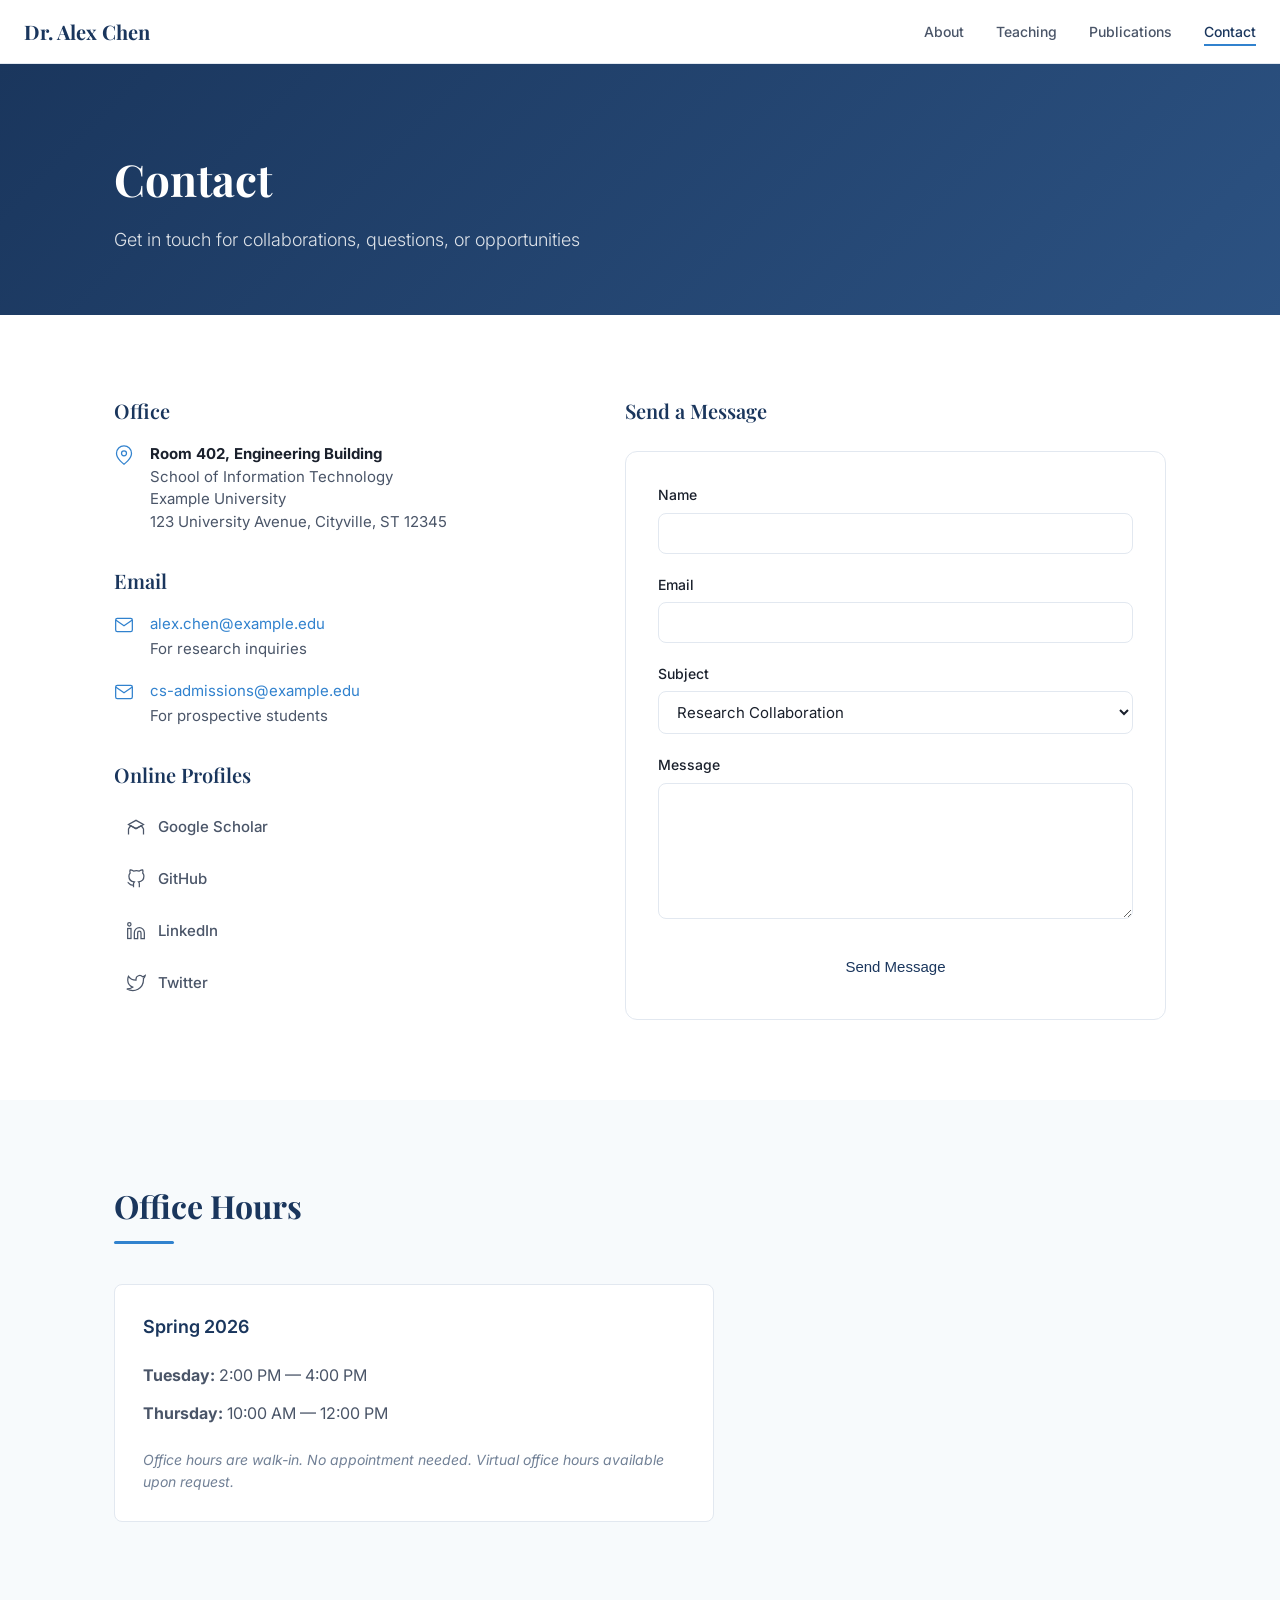
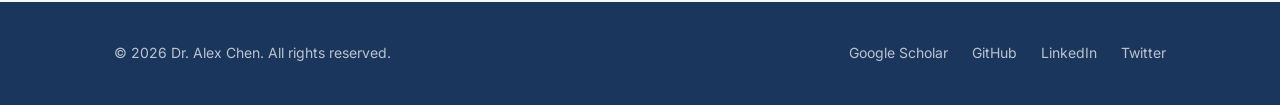
==== contact.html @ c8a5bb2c "Initial website commit" ====
<!DOCTYPE html>
<html lang="en">
<head>
    <meta charset="UTF-8">
    <meta name="viewport" content="width=device-width, initial-scale=1.0">
    <title>Contact — Dr. Alex Chen</title>
    <link rel="stylesheet" href="style.css">
    <link href="https://fonts.googleapis.com/css2?family=Inter:wght@300;400;500;600;700&family=Playfair+Display:wght@600;700&display=swap" rel="stylesheet">
</head>
<body>
    <nav class="navbar">
        <div class="nav-brand">
            <a href="index.html">Dr. Alex Chen</a>
        </div>
        <ul class="nav-links">
            <li><a href="index.html">About</a></li>
            <li><a href="teaching.html">Teaching</a></li>
            <li><a href="publications.html">Publications</a></li>
            <li><a href="contact.html" class="active">Contact</a></li>
        </ul>
        <button class="nav-toggle" aria-label="toggle navigation">
            <span class="hamburger"></span>
        </button>
    </nav>

    <header class="page-header">
        <div class="container">
            <h1>Contact</h1>
            <p class="page-subtitle">Get in touch for collaborations, questions, or opportunities</p>
        </div>
    </header>

    <main>
        <section class="section">
            <div class="container">
                <div class="contact-grid">
                    <div class="contact-info">
                        <h2>Office</h2>
                        <div class="contact-item">
                            <svg viewBox="0 0 24 24" fill="none" stroke="currentColor" stroke-width="1.5">
                                <path d="M21 10c0 7-9 13-9 13s-9-6-9-13a9 9 0 0 1 18 0z"/>
                                <circle cx="12" cy="10" r="3"/>
                            </svg>
                            <div>
                                <p><strong>Room 402, Engineering Building</strong></p>
                                <p>School of Information Technology</p>
                                <p>Example University</p>
                                <p>123 University Avenue, Cityville, ST 12345</p>
                            </div>
                        </div>

                        <h2>Email</h2>
                        <div class="contact-item">
                            <svg viewBox="0 0 24 24" fill="none" stroke="currentColor" stroke-width="1.5">
                                <path d="M4 4h16c1.1 0 2 .9 2 2v12c0 1.1-.9 2-2 2H4c-1.1 0-2-.9-2-2V6c0-1.1.9-2 2-2z"/>
                                <polyline points="22,6 12,13 2,6"/>
                            </svg>
                            <div>
                                <p><a href="mailto:alex.chen@example.edu">alex.chen@example.edu</a></p>
                                <p class="contact-note">For research inquiries</p>
                            </div>
                        </div>
                        <div class="contact-item">
                            <svg viewBox="0 0 24 24" fill="none" stroke="currentColor" stroke-width="1.5">
                                <path d="M4 4h16c1.1 0 2 .9 2 2v12c0 1.1-.9 2-2 2H4c-1.1 0-2-.9-2-2V6c0-1.1.9-2 2-2z"/>
                                <polyline points="22,6 12,13 2,6"/>
                            </svg>
                            <div>
                                <p><a href="mailto:cs-admissions@example.edu">cs-admissions@example.edu</a></p>
                                <p class="contact-note">For prospective students</p>
                            </div>
                        </div>

                        <h2>Online Profiles</h2>
                        <div class="social-links">
                            <a href="https://scholar.google.com" target="_blank" rel="noopener" class="social-link">
                                <svg viewBox="0 0 24 24" fill="none" stroke="currentColor" stroke-width="1.5">
                                    <path d="M12 14l9-5-9-5-9 5 9 5z"/>
                                    <path d="M12 14l6.16-3.422A12.083 12.083 0 0 1 21 14.5V21"/>
                                    <path d="M12 14l-6.16-3.422A12.083 12.083 0 0 0 3 14.5V21"/>
                                </svg>
                                Google Scholar
                            </a>
                            <a href="https://github.com" target="_blank" rel="noopener" class="social-link">
                                <svg viewBox="0 0 24 24" fill="none" stroke="currentColor" stroke-width="1.5">
                                    <path d="M9 19c-5 1.5-5-2.5-7-3m14 6v-3.87a3.37 3.37 0 0 0-.94-2.61c3.14-.35 6.44-1.54 6.44-7A5.44 5.44 0 0 0 20 4.77 5.07 5.07 0 0 0 19.91 1S18.73.65 16 2.48a13.38 13.38 0 0 0-7 0C6.27.65 5.09 1 5.09 1A5.07 5.07 0 0 0 5 4.77a5.44 5.44 0 0 0-1.5 3.78c0 5.42 3.3 6.61 6.44 7A3.37 3.37 0 0 0 9 18.13V22"/>
                                </svg>
                                GitHub
                            </a>
                            <a href="https://linkedin.com" target="_blank" rel="noopener" class="social-link">
                                <svg viewBox="0 0 24 24" fill="none" stroke="currentColor" stroke-width="1.5">
                                    <path d="M16 8a6 6 0 0 1 6 6v7h-4v-7a2 2 0 0 0-2-2 2 2 0 0 0-2 2v7h-4v-7a6 6 0 0 1 6-6z"/>
                                    <rect x="2" y="9" width="4" height="12"/>
                                    <circle cx="4" cy="4" r="2"/>
                                </svg>
                                LinkedIn
                            </a>
                            <a href="https://twitter.com" target="_blank" rel="noopener" class="social-link">
                                <svg viewBox="0 0 24 24" fill="none" stroke="currentColor" stroke-width="1.5">
                                    <path d="M23 3a10.9 10.9 0 0 1-3.14 1.53 4.48 4.48 0 0 0-7.86 3v1A10.66 10.66 0 0 1 3 4s-4 9 5 13a11.64 11.64 0 0 1-7 2c9 5 20 0 20-11.5a4.5 4.5 0 0 0-.08-.83A7.72 7.72 0 0 0 23 3z"/>
                                </svg>
                                Twitter
                            </a>
                        </div>
                    </div>

                    <div class="contact-form-wrapper">
                        <h2>Send a Message</h2>
                        <form class="contact-form" onsubmit="event.preventDefault(); alert('This is a demo form. Replace with your actual form handler.');">
                            <div class="form-group">
                                <label for="name">Name</label>
                                <input type="text" id="name" name="name" required>
                            </div>
                            <div class="form-group">
                                <label for="email">Email</label>
                                <input type="email" id="email" name="email" required>
                            </div>
                            <div class="form-group">
                                <label for="subject">Subject</label>
                                <select id="subject" name="subject">
                                    <option value="research">Research Collaboration</option>
                                    <option value="student">Prospective Student</option>
                                    <option value="talk">Speaking Invitation</option>
                                    <option value="other">Other</option>
                                </select>
                            </div>
                            <div class="form-group">
                                <label for="message">Message</label>
                                <textarea id="message" name="message" rows="6" required></textarea>
                            </div>
                            <button type="submit" class="btn btn-primary btn-full">Send Message</button>
                        </form>
                    </div>
                </div>
            </div>
        </section>

        <section class="section bg-alt">
            <div class="container">
                <h2 class="section-title">Office Hours</h2>
                <div class="office-hours">
                    <div class="hours-card">
                        <h3>Spring 2026</h3>
                        <ul>
                            <li><strong>Tuesday:</strong> 2:00 PM — 4:00 PM</li>
                            <li><strong>Thursday:</strong> 10:00 AM — 12:00 PM</li>
                        </ul>
                        <p class="hours-note">Office hours are walk-in. No appointment needed. Virtual office hours available upon request.</p>
                    </div>
                </div>
            </div>
        </section>
    </main>

    <footer class="footer">
        <div class="container">
            <p>&copy; 2026 Dr. Alex Chen. All rights reserved.</p>
            <div class="footer-links">
                <a href="https://scholar.google.com" target="_blank" rel="noopener">Google Scholar</a>
                <a href="https://github.com" target="_blank" rel="noopener">GitHub</a>
                <a href="https://linkedin.com" target="_blank" rel="noopener">LinkedIn</a>
                <a href="https://twitter.com" target="_blank" rel="noopener">Twitter</a>
            </div>
        </div>
    </footer>

    <script src="script.js"></script>
</body>
</html>
---- style.css ----
/* ===== CSS Variables ===== */
:root {
    --color-primary: #1a365d;
    --color-primary-light: #2c5282;
    --color-accent: #3182ce;
    --color-accent-hover: #2b6cb0;
    --color-text: #1a202c;
    --color-text-light: #4a5568;
    --color-text-muted: #718096;
    --color-bg: #ffffff;
    --color-bg-alt: #f7fafc;
    --color-border: #e2e8f0;
    --color-card: #ffffff;
    --shadow-sm: 0 1px 2px 0 rgba(0, 0, 0, 0.05);
    --shadow-md: 0 4px 6px -1px rgba(0, 0, 0, 0.1), 0 2px 4px -1px rgba(0, 0, 0, 0.06);
    --shadow-lg: 0 10px 15px -3px rgba(0, 0, 0, 0.1), 0 4px 6px -2px rgba(0, 0, 0, 0.05);
    --radius: 8px;
    --radius-lg: 12px;
    --max-width: 1100px;
    --font-body: 'Inter', -apple-system, BlinkMacSystemFont, 'Segoe UI', sans-serif;
    --font-display: 'Playfair Display', Georgia, serif;
}

/* ===== Reset & Base ===== */
*, *::before, *::after {
    box-sizing: border-box;
    margin: 0;
    padding: 0;
}

html {
    scroll-behavior: smooth;
}

body {
    font-family: var(--font-body);
    color: var(--color-text);
    line-height: 1.6;
    background: var(--color-bg);
    -webkit-font-smoothing: antialiased;
}

a {
    color: var(--color-accent);
    text-decoration: none;
    transition: color 0.2s;
}

a:hover {
    color: var(--color-accent-hover);
}

img {
    max-width: 100%;
    display: block;
}

/* ===== Layout ===== */
.container {
    max-width: var(--max-width);
    margin: 0 auto;
    padding: 0 24px;
}

.section {
    padding: 80px 0;
}

.bg-alt {
    background: var(--color-bg-alt);
}

.section-title {
    font-family: var(--font-display);
    font-size: 2rem;
    font-weight: 700;
    color: var(--color-primary);
    margin-bottom: 40px;
    position: relative;
    padding-bottom: 12px;
}

.section-title::after {
    content: '';
    position: absolute;
    bottom: 0;
    left: 0;
    width: 60px;
    height: 3px;
    background: var(--color-accent);
    border-radius: 2px;
}

/* ===== Navigation ===== */
.navbar {
    position: sticky;
    top: 0;
    z-index: 1000;
    background: rgba(255, 255, 255, 0.92);
    backdrop-filter: blur(10px);
    border-bottom: 1px solid var(--color-border);
    display: flex;
    align-items: center;
    justify-content: space-between;
    padding: 0 24px;
    height: 64px;
    max-width: 100%;
}

.nav-brand a {
    font-family: var(--font-display);
    font-size: 1.25rem;
    font-weight: 700;
    color: var(--color-primary);
}

.nav-brand a:hover {
    color: var(--color-primary-light);
}

.nav-links {
    display: flex;
    list-style: none;
    gap: 32px;
}

.nav-links a {
    font-size: 0.875rem;
    font-weight: 500;
    color: var(--color-text-light);
    padding: 4px 0;
    position: relative;
}

.nav-links a::after {
    content: '';
    position: absolute;
    bottom: -2px;
    left: 0;
    width: 0;
    height: 2px;
    background: var(--color-accent);
    transition: width 0.3s;
}

.nav-links a:hover,
.nav-links a.active {
    color: var(--color-primary);
}

.nav-links a:hover::after,
.nav-links a.active::after {
    width: 100%;
}

.nav-toggle {
    display: none;
    background: none;
    border: none;
    cursor: pointer;
    padding: 8px;
}

.hamburger {
    display: block;
    width: 24px;
    height: 2px;
    background: var(--color-text);
    position: relative;
    transition: background 0.2s;
}

.hamburger::before,
.hamburger::after {
    content: '';
    position: absolute;
    left: 0;
    width: 100%;
    height: 2px;
    background: var(--color-text);
    transition: transform 0.2s;
}

.hamburger::before {
    top: -7px;
}

.hamburger::after {
    top: 7px;
}

/* ===== Hero ===== */
.hero {
    background: linear-gradient(135deg, var(--color-primary) 0%, var(--color-primary-light) 100%);
    color: #fff;
    padding: 100px 0;
}

.hero-content {
    max-width: var(--max-width);
    margin: 0 auto;
    padding: 0 24px;
    display: grid;
    grid-template-columns: 1fr 280px;
    gap: 60px;
    align-items: center;
}

.greeting {
    font-size: 1.125rem;
    font-weight: 300;
    opacity: 0.9;
    margin-bottom: 8px;
}

.hero h1 {
    font-family: var(--font-display);
    font-size: 3.5rem;
    font-weight: 700;
    margin-bottom: 16px;
    line-height: 1.1;
}

.subtitle {
    font-size: 1.25rem;
    font-weight: 500;
    margin-bottom: 8px;
    opacity: 0.95;
}

.affiliation {
    font-size: 1rem;
    font-weight: 300;
    opacity: 0.8;
    margin-bottom: 32px;
}

.hero-actions {
    display: flex;
    gap: 16px;
    flex-wrap: wrap;
}

.btn {
    display: inline-flex;
    align-items: center;
    justify-content: center;
    padding: 12px 28px;
    font-size: 0.9375rem;
    font-weight: 500;
    border-radius: var(--radius);
    transition: all 0.2s;
    cursor: pointer;
    border: none;
}

.btn-primary {
    background: #fff;
    color: var(--color-primary);
}

.btn-primary:hover {
    background: #f7fafc;
    color: var(--color-primary);
    transform: translateY(-1px);
    box-shadow: var(--shadow-md);
}

.btn-secondary {
    background: transparent;
    color: #fff;
    border: 1.5px solid rgba(255, 255, 255, 0.5);
}

.btn-secondary:hover {
    background: rgba(255, 255, 255, 0.1);
    color: #fff;
    border-color: #fff;
}

.btn-full {
    width: 100%;
}

.photo-placeholder {
    width: 240px;
    height: 280px;
    border-radius: var(--radius-lg);
    background: rgba(255, 255, 255, 0.15);
    border: 2px dashed rgba(255, 255, 255, 0.4);
    display: flex;
    flex-direction: column;
    align-items: center;
    justify-content: center;
    gap: 12px;
    color: rgba(255, 255, 255, 0.8);
    margin: 0 auto;
}

.photo-placeholder svg {
    width: 48px;
    height: 48px;
}

.photo-placeholder span {
    font-size: 0.875rem;
}

/* ===== Page Header ===== */
.page-header {
    background: linear-gradient(135deg, var(--color-primary) 0%, var(--color-primary-light) 100%);
    color: #fff;
    padding: 80px 0 60px;
}

.page-header h1 {
    font-family: var(--font-display);
    font-size: 2.75rem;
    font-weight: 700;
    margin-bottom: 12px;
}

.page-subtitle {
    font-size: 1.125rem;
    font-weight: 300;
    opacity: 0.85;
}

/* ===== About ===== */
.about-grid {
    display: grid;
    grid-template-columns: 1.2fr 0.8fr;
    gap: 60px;
    align-items: start;
}

.about-text p {
    font-size: 1.0625rem;
    color: var(--color-text-light);
    margin-bottom: 20px;
}

.about-highlights {
    display: grid;
    grid-template-columns: 1fr 1fr;
    gap: 20px;
}

.highlight-card {
    background: var(--color-card);
    border: 1px solid var(--color-border);
    border-radius: var(--radius);
    padding: 24px;
    text-align: center;
    transition: box-shadow 0.2s;
}

.highlight-card:hover {
    box-shadow: var(--shadow-md);
}

.highlight-number {
    display: block;
    font-family: var(--font-display);
    font-size: 2rem;
    font-weight: 700;
    color: var(--color-accent);
    margin-bottom: 4px;
}

.highlight-label {
    font-size: 0.875rem;
    color: var(--color-text-muted);
    font-weight: 500;
}

/* ===== Research ===== */
.research-grid {
    display: grid;
    grid-template-columns: repeat(3, 1fr);
    gap: 32px;
}

.research-card {
    background: var(--color-card);
    border: 1px solid var(--color-border);
    border-radius: var(--radius-lg);
    padding: 32px;
    transition: transform 0.2s, box-shadow 0.2s;
}

.research-card:hover {
    transform: translateY(-4px);
    box-shadow: var(--shadow-lg);
}

.research-icon {
    width: 48px;
    height: 48px;
    background: var(--color-bg-alt);
    border-radius: var(--radius);
    display: flex;
    align-items: center;
    justify-content: center;
    margin-bottom: 20px;
}

.research-icon svg {
    width: 24px;
    height: 24px;
    color: var(--color-accent);
}

.research-card h3 {
    font-size: 1.125rem;
    font-weight: 600;
    color: var(--color-primary);
    margin-bottom: 12px;
}

.research-card p {
    font-size: 0.9375rem;
    color: var(--color-text-light);
    line-height: 1.6;
}

/* ===== Timeline ===== */
.timeline {
    position: relative;
    padding-left: 32px;
}

.timeline::before {
    content: '';
    position: absolute;
    left: 7px;
    top: 0;
    bottom: 0;
    width: 2px;
    background: var(--color-border);
}

.timeline-item {
    position: relative;
    padding-bottom: 40px;
}

.timeline-marker {
    position: absolute;
    left: -28px;
    top: 4px;
    width: 14px;
    height: 14px;
    background: var(--color-accent);
    border-radius: 50%;
    border: 2px solid var(--color-bg);
}

.timeline-content h3 {
    font-size: 1.125rem;
    font-weight: 600;
    color: var(--color-primary);
    margin-bottom: 4px;
}

.timeline-date {
    font-size: 0.875rem;
    font-weight: 500;
    color: var(--color-accent);
    margin-bottom: 4px;
    display: block;
}

.timeline-institution {
    font-size: 1rem;
    color: var(--color-text);
    font-weight: 500;
    margin-bottom: 4px;
}

.timeline-detail {
    font-size: 0.9375rem;
    color: var(--color-text-light);
}

/* ===== Experience ===== */
.experience-list {
    display: flex;
    flex-direction: column;
    gap: 32px;
}

.experience-item {
    background: var(--color-card);
    border: 1px solid var(--color-border);
    border-radius: var(--radius);
    padding: 28px;
}

.experience-header {
    display: flex;
    justify-content: space-between;
    align-items: flex-start;
    margin-bottom: 8px;
    flex-wrap: wrap;
    gap: 8px;
}

.experience-header h3 {
    font-size: 1.125rem;
    font-weight: 600;
    color: var(--color-primary);
}

.experience-date {
    font-size: 0.875rem;
    font-weight: 500;
    color: var(--color-text-muted);
    white-space: nowrap;
}

.experience-org {
    font-size: 0.9375rem;
    font-weight: 500;
    color: var(--color-text-light);
    margin-bottom: 8px;
}

.experience-item > p:last-child {
    font-size: 0.9375rem;
    color: var(--color-text-light);
}

/* ===== Teaching ===== */
.course-grid {
    display: grid;
    grid-template-columns: repeat(2, 1fr);
    gap: 32px;
}

.course-card {
    background: var(--color-card);
    border: 1px solid var(--color-border);
    border-radius: var(--radius-lg);
    padding: 32px;
    transition: box-shadow 0.2s;
}

.course-card.current {
    border-color: var(--color-accent);
    box-shadow: 0 0 0 1px var(--color-accent);
}

.course-card:hover {
    box-shadow: var(--shadow-md);
}

.course-header {
    display: flex;
    justify-content: space-between;
    align-items: center;
    margin-bottom: 16px;
}

.course-code {
    font-size: 0.75rem;
    font-weight: 700;
    text-transform: uppercase;
    letter-spacing: 0.5px;
    color: var(--color-accent);
    background: rgba(49, 130, 206, 0.1);
    padding: 4px 10px;
    border-radius: 4px;
}

.course-semester {
    font-size: 0.8125rem;
    color: var(--color-text-muted);
}

.course-card h3 {
    font-size: 1.25rem;
    font-weight: 600;
    color: var(--color-primary);
    margin-bottom: 12px;
}

.course-card > p {
    font-size: 0.9375rem;
    color: var(--color-text-light);
    margin-bottom: 20px;
}

.course-meta {
    display: flex;
    justify-content: space-between;
    align-items: center;
    flex-wrap: wrap;
    gap: 8px;
}

.course-level {
    font-size: 0.8125rem;
    font-weight: 500;
    color: var(--color-text-muted);
    border: 1px solid var(--color-border);
    padding: 4px 10px;
    border-radius: 4px;
}

.course-link {
    font-size: 0.875rem;
    font-weight: 500;
}

.course-list {
    display: flex;
    flex-direction: column;
    gap: 16px;
}

.course-item {
    display: flex;
    justify-content: space-between;
    align-items: center;
    background: var(--color-card);
    border: 1px solid var(--color-border);
    border-radius: var(--radius);
    padding: 20px 24px;
    transition: box-shadow 0.2s;
}

.course-item:hover {
    box-shadow: var(--shadow-sm);
}

.course-item .course-info {
    display: flex;
    align-items: center;
    gap: 16px;
    flex-wrap: wrap;
}

.course-item .course-info h3 {
    font-size: 1rem;
    font-weight: 600;
    color: var(--color-primary);
}

.course-item .course-code {
    font-size: 0.75rem;
    font-weight: 700;
    text-transform: uppercase;
    letter-spacing: 0.5px;
    color: var(--color-accent);
}

.tag {
    font-size: 0.75rem;
    font-weight: 500;
    padding: 4px 10px;
    border-radius: 4px;
    border: 1px solid var(--color-border);
    color: var(--color-text-muted);
    white-space: nowrap;
}

.students-grid {
    display: grid;
    grid-template-columns: 1fr 1fr;
    gap: 48px;
}

.students-group h3 {
    font-size: 1.125rem;
    font-weight: 600;
    color: var(--color-primary);
    margin-bottom: 16px;
}

.student-list {
    list-style: none;
}

.student-list li {
    padding: 10px 0;
    border-bottom: 1px solid var(--color-border);
    font-size: 0.9375rem;
    color: var(--color-text-light);
}

.student-list li:last-child {
    border-bottom: none;
}

.student-list strong {
    color: var(--color-text);
}

.philosophy-content {
    max-width: 800px;
}

.philosophy-content p {
    font-size: 1.0625rem;
    color: var(--color-text-light);
    margin-bottom: 20px;
    line-height: 1.7;
}

/* ===== Publications ===== */
.pub-filters {
    display: flex;
    gap: 12px;
    margin-bottom: 40px;
    flex-wrap: wrap;
}

.filter-btn {
    padding: 8px 20px;
    font-size: 0.875rem;
    font-weight: 500;
    border: 1px solid var(--color-border);
    border-radius: 20px;
    background: var(--color-card);
    color: var(--color-text-light);
    cursor: pointer;
    transition: all 0.2s;
}

.filter-btn:hover {
    border-color: var(--color-accent);
    color: var(--color-accent);
}

.filter-btn.active {
    background: var(--color-accent);
    color: #fff;
    border-color: var(--color-accent);
}

.publications-list {
    display: flex;
    flex-direction: column;
    gap: 24px;
}

.publication {
    background: var(--color-card);
    border: 1px solid var(--color-border);
    border-radius: var(--radius);
    padding: 28px;
    position: relative;
    transition: box-shadow 0.2s;
}

.publication:hover {
    box-shadow: var(--shadow-md);
}

.pub-badge {
    position: absolute;
    top: 16px;
    right: 16px;
    font-size: 0.6875rem;
    font-weight: 700;
    text-transform: uppercase;
    letter-spacing: 0.5px;
    background: var(--color-accent);
    color: #fff;
    padding: 4px 10px;
    border-radius: 4px;
}

.pub-title {
    font-size: 1.125rem;
    font-weight: 600;
    color: var(--color-primary);
    margin-bottom: 10px;
    padding-right: 80px;
}

.pub-authors {
    font-size: 0.9375rem;
    color: var(--color-text-light);
    margin-bottom: 6px;
}

.pub-venue {
    font-size: 0.875rem;
    color: var(--color-text-muted);
    margin-bottom: 16px;
}

.pub-links {
    display: flex;
    gap: 16px;
    flex-wrap: wrap;
}

.pub-link {
    font-size: 0.8125rem;
    font-weight: 500;
    color: var(--color-accent);
    padding: 4px 0;
    position: relative;
}

.pub-link::after {
    content: '';
    position: absolute;
    bottom: 2px;
    left: 0;
    width: 100%;
    height: 1px;
    background: currentColor;
    opacity: 0.3;
}

.pub-link:hover::after {
    opacity: 1;
}

/* ===== Contact ===== */
.contact-grid {
    display: grid;
    grid-template-columns: 1fr 1.2fr;
    gap: 60px;
    align-items: start;
}

.contact-info h2 {
    font-family: var(--font-display);
    font-size: 1.25rem;
    font-weight: 600;
    color: var(--color-primary);
    margin-bottom: 16px;
    margin-top: 32px;
}

.contact-info h2:first-child {
    margin-top: 0;
}

.contact-item {
    display: flex;
    gap: 16px;
    margin-bottom: 20px;
}

.contact-item svg {
    width: 20px;
    height: 20px;
    color: var(--color-accent);
    flex-shrink: 0;
    margin-top: 2px;
}

.contact-item p {
    font-size: 0.9375rem;
    color: var(--color-text-light);
    line-height: 1.5;
}

.contact-item strong {
    color: var(--color-text);
}

.contact-note {
    font-size: 0.8125rem;
    color: var(--color-text-muted);
    margin-top: 2px;
}

.social-links {
    display: flex;
    flex-direction: column;
    gap: 12px;
}

.social-link {
    display: flex;
    align-items: center;
    gap: 12px;
    font-size: 0.9375rem;
    font-weight: 500;
    color: var(--color-text-light);
    padding: 8px 12px;
    border-radius: var(--radius);
    transition: background 0.2s, color 0.2s;
}

.social-link:hover {
    background: var(--color-bg-alt);
    color: var(--color-accent);
}

.social-link svg {
    width: 20px;
    height: 20px;
}

.contact-form-wrapper h2 {
    font-family: var(--font-display);
    font-size: 1.25rem;
    font-weight: 600;
    color: var(--color-primary);
    margin-bottom: 24px;
}

.contact-form {
    background: var(--color-card);
    border: 1px solid var(--color-border);
    border-radius: var(--radius-lg);
    padding: 32px;
}

.form-group {
    margin-bottom: 20px;
}

.form-group label {
    display: block;
    font-size: 0.875rem;
    font-weight: 500;
    color: var(--color-text);
    margin-bottom: 6px;
}

.form-group input,
.form-group select,
.form-group textarea {
    width: 100%;
    padding: 10px 14px;
    font-size: 0.9375rem;
    font-family: inherit;
    border: 1px solid var(--color-border);
    border-radius: var(--radius);
    background: var(--color-bg);
    color: var(--color-text);
    transition: border-color 0.2s, box-shadow 0.2s;
}

.form-group input:focus,
.form-group select:focus,
.form-group textarea:focus {
    outline: none;
    border-color: var(--color-accent);
    box-shadow: 0 0 0 3px rgba(49, 130, 206, 0.1);
}

.form-group textarea {
    resize: vertical;
    min-height: 120px;
}

.office-hours {
    max-width: 600px;
}

.hours-card {
    background: var(--color-card);
    border: 1px solid var(--color-border);
    border-radius: var(--radius);
    padding: 28px;
}

.hours-card h3 {
    font-size: 1.125rem;
    font-weight: 600;
    color: var(--color-primary);
    margin-bottom: 16px;
}

.hours-card ul {
    list-style: none;
    margin-bottom: 16px;
}

.hours-card li {
    font-size: 1rem;
    color: var(--color-text-light);
    padding: 6px 0;
}

.hours-note {
    font-size: 0.875rem;
    color: var(--color-text-muted);
    font-style: italic;
}

/* ===== Footer ===== */
.footer {
    background: var(--color-primary);
    color: rgba(255, 255, 255, 0.7);
    padding: 40px 0;
}

.footer .container {
    display: flex;
    justify-content: space-between;
    align-items: center;
    flex-wrap: wrap;
    gap: 16px;
}

.footer p {
    font-size: 0.875rem;
}

.footer-links {
    display: flex;
    gap: 24px;
}

.footer-links a {
    font-size: 0.875rem;
    color: rgba(255, 255, 255, 0.7);
}

.footer-links a:hover {
    color: #fff;
}

/* ===== Responsive ===== */
@media (max-width: 900px) {
    .hero-content {
        grid-template-columns: 1fr;
        text-align: center;
    }

    .hero h1 {
        font-size: 2.5rem;
    }

    .hero-actions {
        justify-content: center;
    }

    .hero-image {
        order: -1;
    }

    .about-grid {
        grid-template-columns: 1fr;
    }

    .research-grid {
        grid-template-columns: 1fr;
    }

    .course-grid {
        grid-template-columns: 1fr;
    }

    .students-grid {
        grid-template-columns: 1fr;
    }

    .contact-grid {
        grid-template-columns: 1fr;
    }
}

@media (max-width: 700px) {
    .nav-links {
        position: fixed;
        top: 64px;
        left: 0;
        right: 0;
        background: rgba(255, 255, 255, 0.97);
        backdrop-filter: blur(10px);
        flex-direction: column;
        padding: 16px 24px;
        gap: 0;
        border-bottom: 1px solid var(--color-border);
        transform: translateY(-100%);
        opacity: 0;
        pointer-events: none;
        transition: transform 0.3s, opacity 0.3s;
    }

    .nav-links.open {
        transform: translateY(0);
        opacity: 1;
        pointer-events: auto;
    }

    .nav-links li {
        border-bottom: 1px solid var(--color-border);
    }

    .nav-links li:last-child {
        border-bottom: none;
    }

    .nav-links a {
        display: block;
        padding: 12px 0;
        font-size: 1rem;
    }

    .nav-toggle {
        display: block;
    }

    .section {
        padding: 60px 0;
    }

    .section-title {
        font-size: 1.625rem;
    }

    .page-header h1 {
        font-size: 2rem;
    }

    .about-highlights {
        grid-template-columns: 1fr 1fr;
    }

    .course-item {
        flex-direction: column;
        align-items: flex-start;
        gap: 12px;
    }

    .footer .container {
        flex-direction: column;
        text-align: center;
    }
}

/* ===== Hidden utility ===== */
.hidden {
    display: none !important;
}
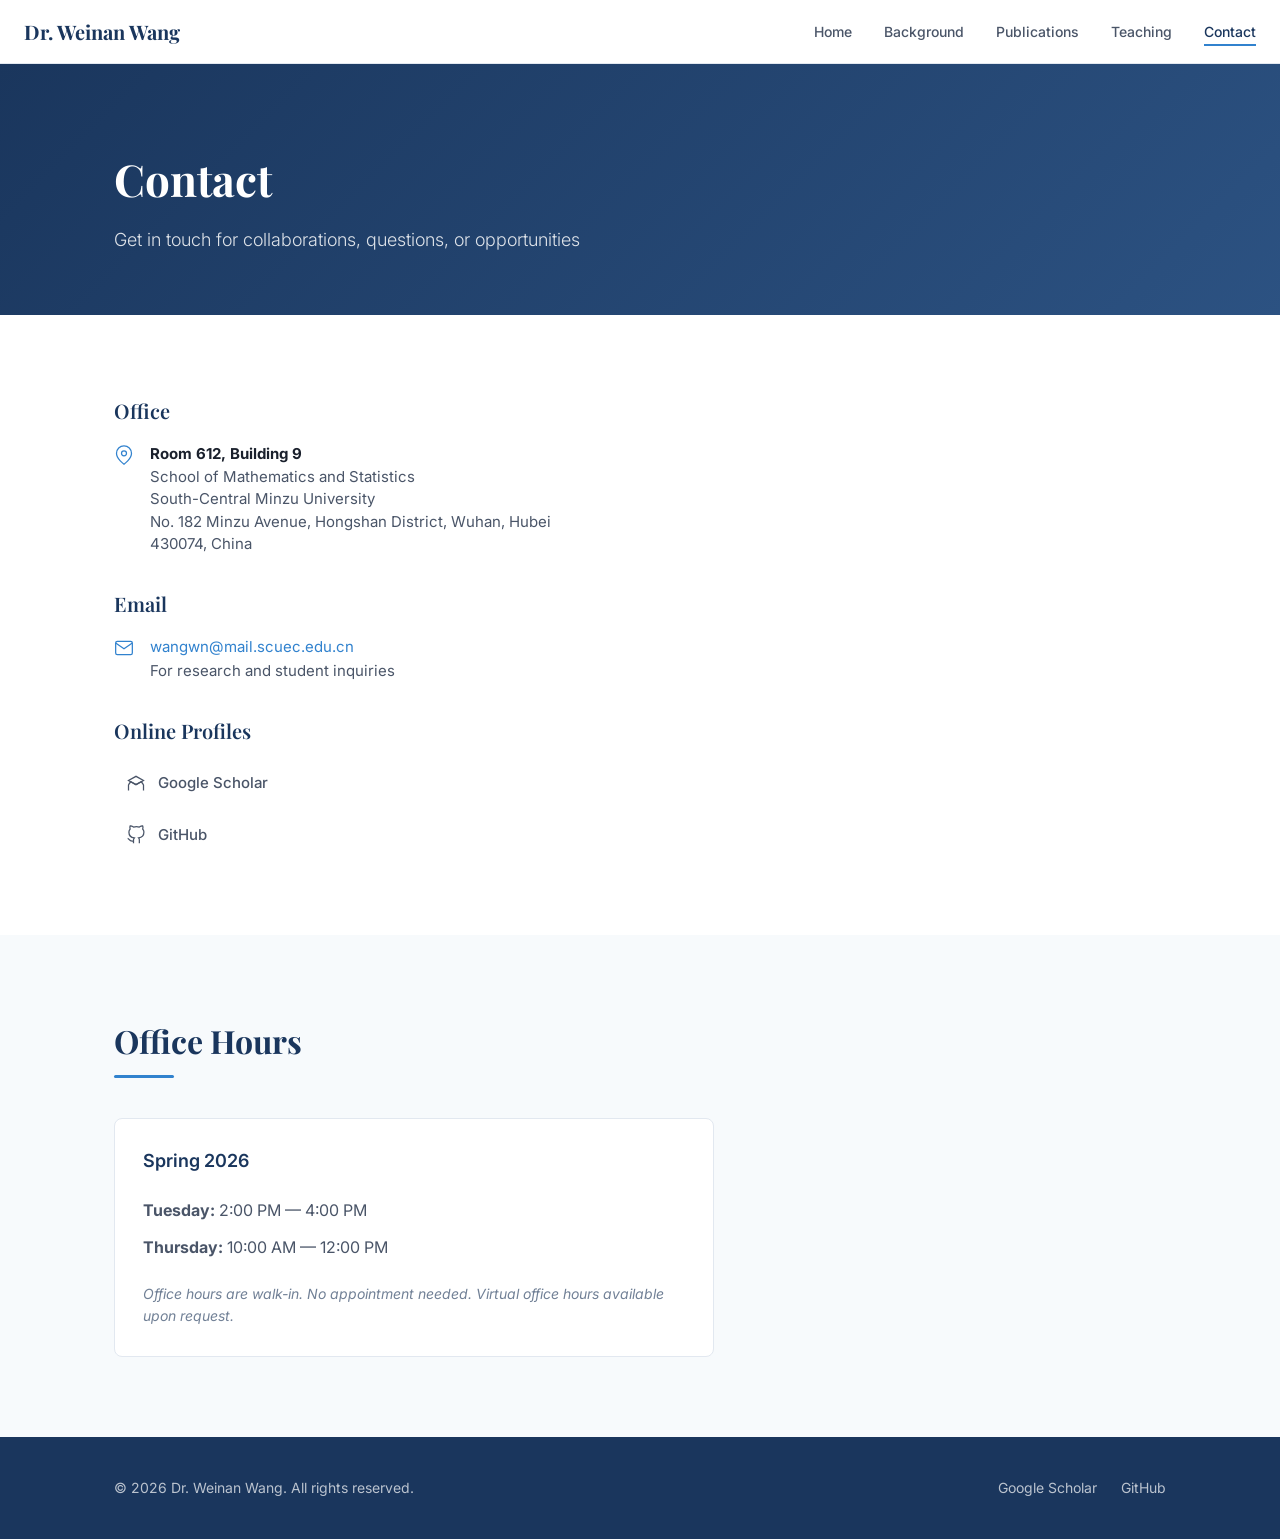
==== commit f0bac7af: "Update personal homepage for Dr. Weinan Wang - Replace template content with real biography, publica" ====
--- a/contact.html
+++ b/contact.html
@@ -3,19 +3,20 @@
 <head>
     <meta charset="UTF-8">
     <meta name="viewport" content="width=device-width, initial-scale=1.0">
-    <title>Contact — Dr. Alex Chen</title>
+    <title>Contact — Dr. Weinan Wang</title>
     <link rel="stylesheet" href="style.css">
     <link href="https://fonts.googleapis.com/css2?family=Inter:wght@300;400;500;600;700&family=Playfair+Display:wght@600;700&display=swap" rel="stylesheet">
 </head>
 <body>
     <nav class="navbar">
         <div class="nav-brand">
-            <a href="index.html">Dr. Alex Chen</a>
+            <a href="index.html">Dr. Weinan Wang</a>
         </div>
         <ul class="nav-links">
-            <li><a href="index.html">About</a></li>
+            <li><a href="index.html">Home</a></li>
+            <li><a href="background.html">Background</a></li>
+            <li><a href="publications.html">Publications</a></li>
             <li><a href="teaching.html">Teaching</a></li>
-            <li><a href="publications.html">Publications</a></li>
             <li><a href="contact.html" class="active">Contact</a></li>
         </ul>
         <button class="nav-toggle" aria-label="toggle navigation">
@@ -42,10 +43,10 @@
                                 <circle cx="12" cy="10" r="3"/>
                             </svg>
                             <div>
-                                <p><strong>Room 402, Engineering Building</strong></p>
-                                <p>School of Information Technology</p>
-                                <p>Example University</p>
-                                <p>123 University Avenue, Cityville, ST 12345</p>
+                                <p><strong>Room 612, Building 9</strong></p>
+                                <p>School of Mathematics and Statistics</p>
+                                <p>South-Central Minzu University</p>
+                                <p>No. 182 Minzu Avenue, Hongshan District, Wuhan, Hubei 430074, China</p>
                             </div>
                         </div>
 
@@ -56,24 +57,14 @@
                                 <polyline points="22,6 12,13 2,6"/>
                             </svg>
                             <div>
-                                <p><a href="mailto:alex.chen@example.edu">alex.chen@example.edu</a></p>
-                                <p class="contact-note">For research inquiries</p>
-                            </div>
-                        </div>
-                        <div class="contact-item">
-                            <svg viewBox="0 0 24 24" fill="none" stroke="currentColor" stroke-width="1.5">
-                                <path d="M4 4h16c1.1 0 2 .9 2 2v12c0 1.1-.9 2-2 2H4c-1.1 0-2-.9-2-2V6c0-1.1.9-2 2-2z"/>
-                                <polyline points="22,6 12,13 2,6"/>
-                            </svg>
-                            <div>
-                                <p><a href="mailto:cs-admissions@example.edu">cs-admissions@example.edu</a></p>
-                                <p class="contact-note">For prospective students</p>
+                                <p><a href="mailto:wangwn@mail.scuec.edu.cn">wangwn@mail.scuec.edu.cn</a></p>
+                                <p class="contact-note">For research and student inquiries</p>
                             </div>
                         </div>
 
                         <h2>Online Profiles</h2>
                         <div class="social-links">
-                            <a href="https://scholar.google.com" target="_blank" rel="noopener" class="social-link">
+                            <a href="https://scholar.google.com/citations?user=A6I9vhQAAAAJ&hl=en" target="_blank" rel="noopener" class="social-link">
                                 <svg viewBox="0 0 24 24" fill="none" stroke="currentColor" stroke-width="1.5">
                                     <path d="M12 14l9-5-9-5-9 5 9 5z"/>
                                     <path d="M12 14l6.16-3.422A12.083 12.083 0 0 1 21 14.5V21"/>
@@ -81,55 +72,13 @@
                                 </svg>
                                 Google Scholar
                             </a>
-                            <a href="https://github.com" target="_blank" rel="noopener" class="social-link">
+                            <a href="https://github.com/wwn7268/" target="_blank" rel="noopener" class="social-link">
                                 <svg viewBox="0 0 24 24" fill="none" stroke="currentColor" stroke-width="1.5">
                                     <path d="M9 19c-5 1.5-5-2.5-7-3m14 6v-3.87a3.37 3.37 0 0 0-.94-2.61c3.14-.35 6.44-1.54 6.44-7A5.44 5.44 0 0 0 20 4.77 5.07 5.07 0 0 0 19.91 1S18.73.65 16 2.48a13.38 13.38 0 0 0-7 0C6.27.65 5.09 1 5.09 1A5.07 5.07 0 0 0 5 4.77a5.44 5.44 0 0 0-1.5 3.78c0 5.42 3.3 6.61 6.44 7A3.37 3.37 0 0 0 9 18.13V22"/>
                                 </svg>
                                 GitHub
                             </a>
-                            <a href="https://linkedin.com" target="_blank" rel="noopener" class="social-link">
-                                <svg viewBox="0 0 24 24" fill="none" stroke="currentColor" stroke-width="1.5">
-                                    <path d="M16 8a6 6 0 0 1 6 6v7h-4v-7a2 2 0 0 0-2-2 2 2 0 0 0-2 2v7h-4v-7a6 6 0 0 1 6-6z"/>
-                                    <rect x="2" y="9" width="4" height="12"/>
-                                    <circle cx="4" cy="4" r="2"/>
-                                </svg>
-                                LinkedIn
-                            </a>
-                            <a href="https://twitter.com" target="_blank" rel="noopener" class="social-link">
-                                <svg viewBox="0 0 24 24" fill="none" stroke="currentColor" stroke-width="1.5">
-                                    <path d="M23 3a10.9 10.9 0 0 1-3.14 1.53 4.48 4.48 0 0 0-7.86 3v1A10.66 10.66 0 0 1 3 4s-4 9 5 13a11.64 11.64 0 0 1-7 2c9 5 20 0 20-11.5a4.5 4.5 0 0 0-.08-.83A7.72 7.72 0 0 0 23 3z"/>
-                                </svg>
-                                Twitter
-                            </a>
                         </div>
-                    </div>
-
-                    <div class="contact-form-wrapper">
-                        <h2>Send a Message</h2>
-                        <form class="contact-form" onsubmit="event.preventDefault(); alert('This is a demo form. Replace with your actual form handler.');">
-                            <div class="form-group">
-                                <label for="name">Name</label>
-                                <input type="text" id="name" name="name" required>
-                            </div>
-                            <div class="form-group">
-                                <label for="email">Email</label>
-                                <input type="email" id="email" name="email" required>
-                            </div>
-                            <div class="form-group">
-                                <label for="subject">Subject</label>
-                                <select id="subject" name="subject">
-                                    <option value="research">Research Collaboration</option>
-                                    <option value="student">Prospective Student</option>
-                                    <option value="talk">Speaking Invitation</option>
-                                    <option value="other">Other</option>
-                                </select>
-                            </div>
-                            <div class="form-group">
-                                <label for="message">Message</label>
-                                <textarea id="message" name="message" rows="6" required></textarea>
-                            </div>
-                            <button type="submit" class="btn btn-primary btn-full">Send Message</button>
-                        </form>
                     </div>
                 </div>
             </div>
@@ -154,12 +103,10 @@
 
     <footer class="footer">
         <div class="container">
-            <p>&copy; 2026 Dr. Alex Chen. All rights reserved.</p>
+            <p>&copy; 2026 Dr. Weinan Wang. All rights reserved.</p>
             <div class="footer-links">
-                <a href="https://scholar.google.com" target="_blank" rel="noopener">Google Scholar</a>
-                <a href="https://github.com" target="_blank" rel="noopener">GitHub</a>
-                <a href="https://linkedin.com" target="_blank" rel="noopener">LinkedIn</a>
-                <a href="https://twitter.com" target="_blank" rel="noopener">Twitter</a>
+                <a href="https://scholar.google.com/citations?user=A6I9vhQAAAAJ&hl=en" target="_blank" rel="noopener">Google Scholar</a>
+                <a href="https://github.com/wwn7268/" target="_blank" rel="noopener">GitHub</a>
             </div>
         </div>
     </footer>
